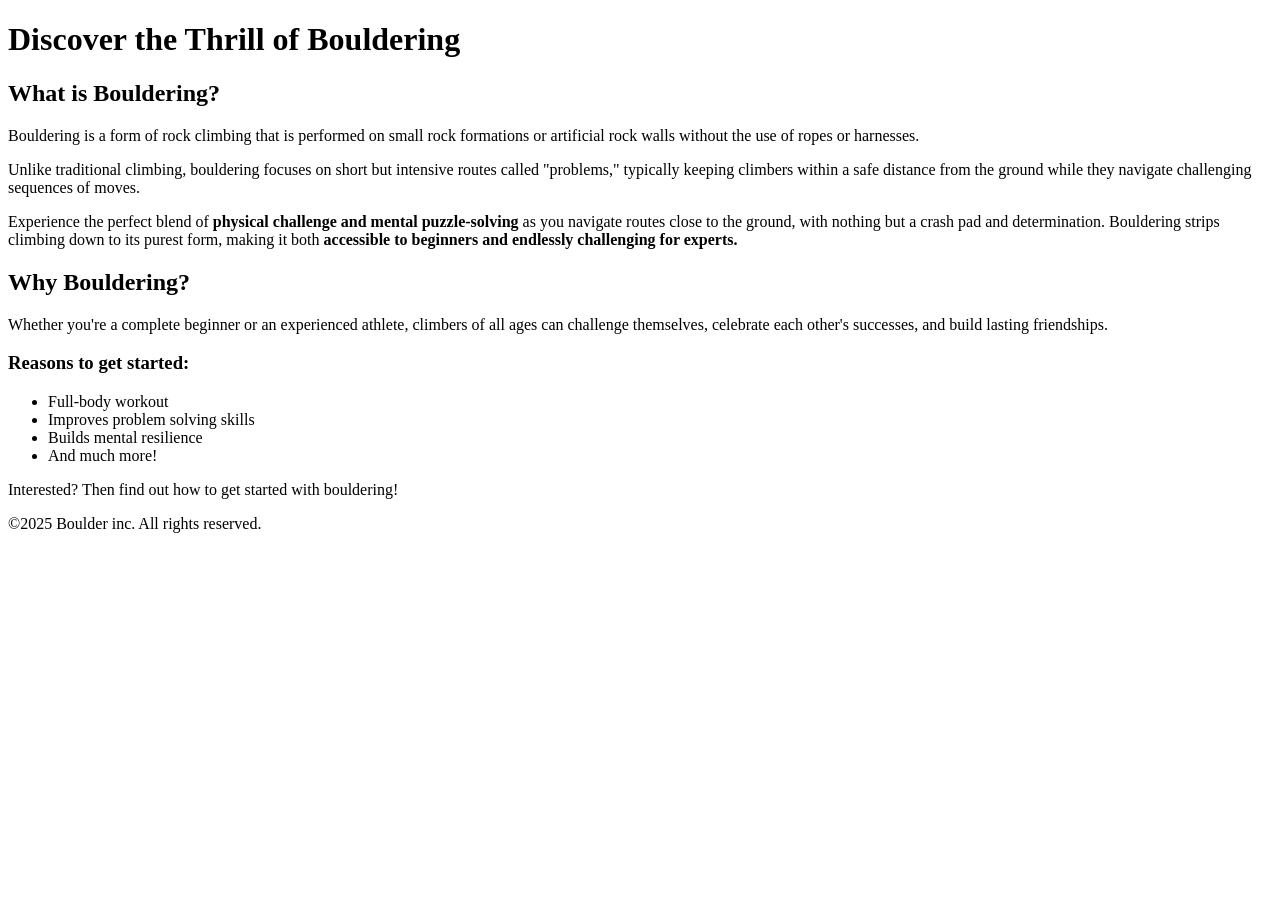
==== index.html @ 879942ba "feat: complete html structure for version 1 homepage" ====
<!DOCTYPE html>
<html>
    <head>
        <meta charset="UTF-8">
        <meta name="viewport" content="width=device-width, initial-scale=1.0">
        <title>Bouldering website</title>
    </head>
    
    <body>

        <h1>Discover the Thrill of Bouldering</h1>

        <h2>What is Bouldering?</h2>
        <p>Bouldering is a form of rock climbing that is performed on small rock formations or artificial rock walls without the use of ropes or harnesses. </p>
        <p>Unlike traditional climbing, bouldering focuses on short but intensive routes called "problems," typically keeping climbers within a safe distance from the ground while they navigate challenging sequences of moves.</p>
        <p>Experience the perfect blend of <strong> physical challenge and mental puzzle-solving </strong> as you navigate routes close to the ground, with nothing but a crash pad and determination. Bouldering strips climbing down to its purest form, making it both <strong> accessible to beginners and endlessly challenging for experts.</strong></p>

        <h2>Why Bouldering?</h2>
        <p>Whether you're a complete beginner or an experienced athlete, climbers of all ages can challenge themselves, celebrate each other's successes, and build lasting friendships.</p>

        <h3>Reasons to get started:</h3>

        <ul>
            <li>Full-body workout</li>
            <li>Improves problem solving skills</li>
            <li>Builds mental resilience</li>
            <li>And much more!</li>
        </ul>
        
         <p>Interested? Then find out how to get started with bouldering!</p>    

         <p>©2025 Boulder inc. All rights reserved.</p>

        
    </body>
</html>
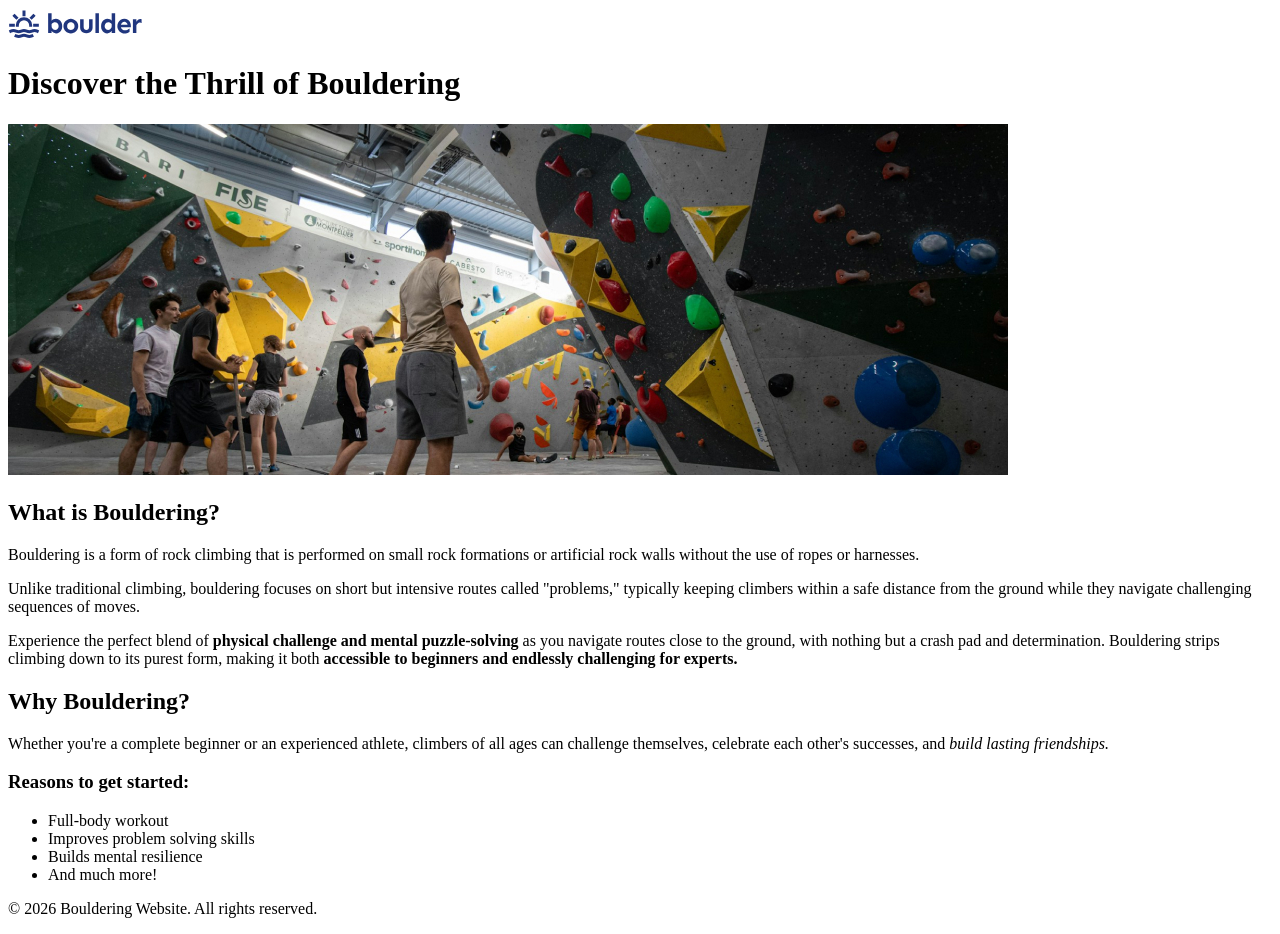
==== commit 04bb45e2: "Complete getting-started page HTML structure and add image and logo" ====
--- a/index.html
+++ b/index.html
@@ -8,29 +8,45 @@
     
     <body>
 
-        <h1>Discover the Thrill of Bouldering</h1>
+             <header>
+                 <logo>
+                    <img src="images/logo.svg" alt="bouldering logo">
+                 </logo>
+             </header>
 
-        <h2>What is Bouldering?</h2>
-        <p>Bouldering is a form of rock climbing that is performed on small rock formations or artificial rock walls without the use of ropes or harnesses. </p>
-        <p>Unlike traditional climbing, bouldering focuses on short but intensive routes called "problems," typically keeping climbers within a safe distance from the ground while they navigate challenging sequences of moves.</p>
-        <p>Experience the perfect blend of <strong> physical challenge and mental puzzle-solving </strong> as you navigate routes close to the ground, with nothing but a crash pad and determination. Bouldering strips climbing down to its purest form, making it both <strong> accessible to beginners and endlessly challenging for experts.</strong></p>
+            <main>
 
-        <h2>Why Bouldering?</h2>
-        <p>Whether you're a complete beginner or an experienced athlete, climbers of all ages can challenge themselves, celebrate each other's successes, and build lasting friendships.</p>
+                        <h1>Discover the Thrill of Bouldering</h1>
+                        <img src="images/bouldering-gym.jpg" alt="Bouldering gym" alt="people in indoor bouldering dym">
+                <section>
+                        <h2>What is Bouldering?</h2>
+                        <p>Bouldering is a form of rock climbing that is performed on small rock formations or artificial rock walls without the use of ropes or harnesses. </p>
+                        <p>Unlike traditional climbing, bouldering focuses on short but intensive routes called "problems," typically keeping climbers within a safe distance from the ground while they navigate challenging sequences of moves.</p>
+                        <p>Experience the perfect blend of <strong> physical challenge and mental puzzle-solving </strong> as you navigate routes close to the ground, with nothing but a crash pad and determination. Bouldering strips climbing down to its purest form, making it both <strong> accessible to beginners and endlessly challenging for experts.</strong></p>
+                </section>
 
-        <h3>Reasons to get started:</h3>
+                <section>
+                        <h2>Why Bouldering?</h2>
+                        <p>Whether you're a complete beginner or an experienced athlete, climbers of all ages can challenge themselves, celebrate each other's successes, and <em> build lasting friendships.</em> </p>
+                </section>
 
-        <ul>
-            <li>Full-body workout</li>
-            <li>Improves problem solving skills</li>
-            <li>Builds mental resilience</li>
-            <li>And much more!</li>
-        </ul>
-        
-         <p>Interested? Then find out how to get started with bouldering!</p>    
+                <section>
+                        <h3>Reasons to get started:</h3>
+                        
+                        <ul>
+                            <li>Full-body workout</li>
+                            <li>Improves problem solving skills</li>
+                            <li>Builds mental resilience</li>
+                            <li>And much more!</li>
+                        </ul>
+                </section>
+                    
+            </main>
 
-         <p>©2025 Boulder inc. All rights reserved.</p>
+            <footer>
+                <p>&copy; 2026 Bouldering Website. All rights reserved.</p>
+            </footer>
 
-        
+
     </body>
 </html>
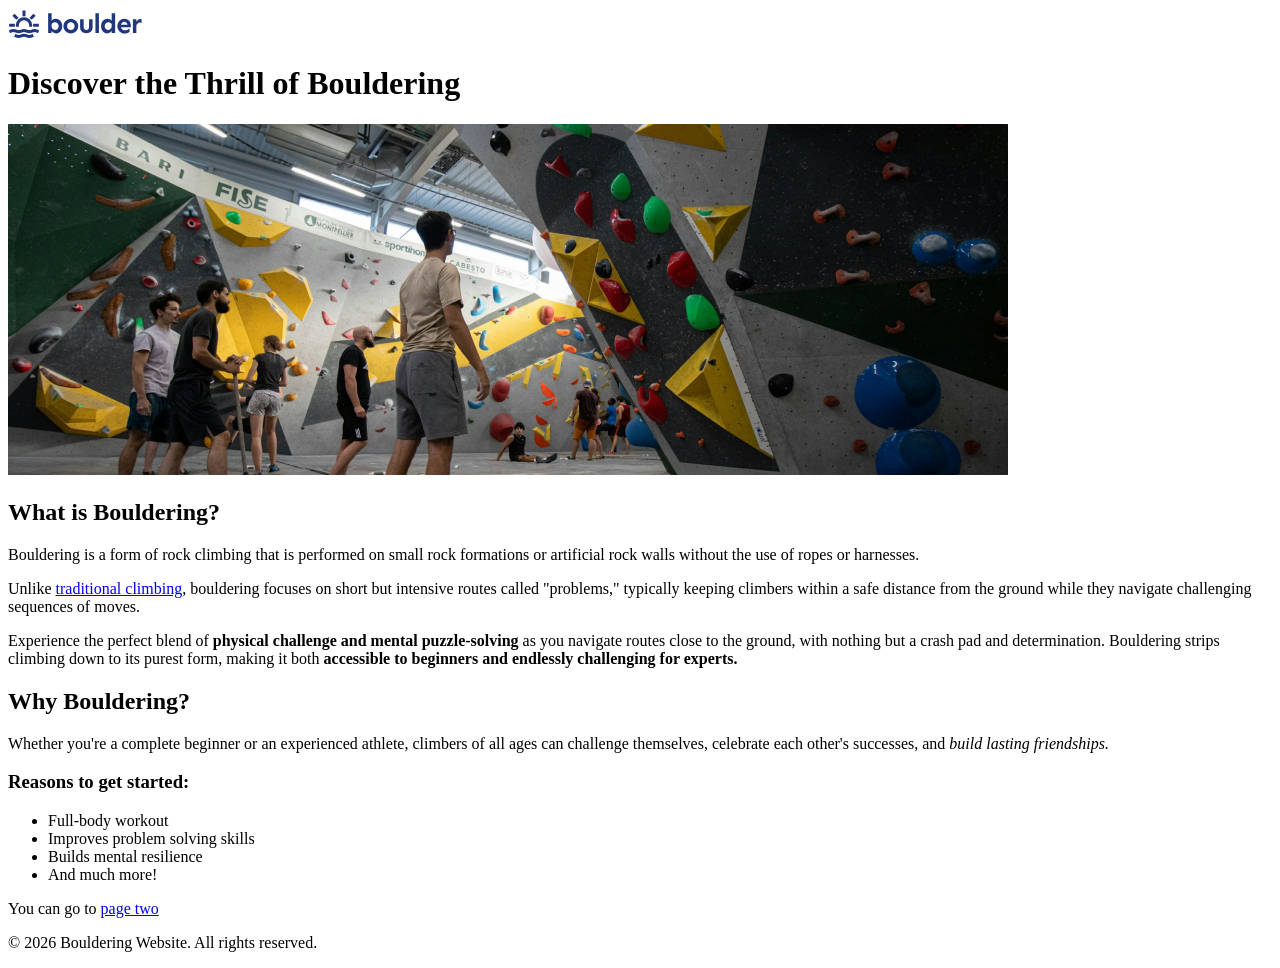
==== commit f23542b9: "Complete version 1 HTML pages and navigation" ====
--- a/index.html
+++ b/index.html
@@ -21,7 +21,7 @@
                 <section>
                         <h2>What is Bouldering?</h2>
                         <p>Bouldering is a form of rock climbing that is performed on small rock formations or artificial rock walls without the use of ropes or harnesses. </p>
-                        <p>Unlike traditional climbing, bouldering focuses on short but intensive routes called "problems," typically keeping climbers within a safe distance from the ground while they navigate challenging sequences of moves.</p>
+                        <p>Unlike <a href="https://en.wikipedia.org/wiki/Traditional_climbing">traditional climbing</a>, bouldering focuses on short but intensive routes called "problems," typically keeping climbers within a safe distance from the ground while they navigate challenging sequences of moves.</p>
                         <p>Experience the perfect blend of <strong> physical challenge and mental puzzle-solving </strong> as you navigate routes close to the ground, with nothing but a crash pad and determination. Bouldering strips climbing down to its purest form, making it both <strong> accessible to beginners and endlessly challenging for experts.</strong></p>
                 </section>
 
@@ -40,7 +40,7 @@
                             <li>And much more!</li>
                         </ul>
                 </section>
-                    
+                        <p>You can go to <a href="getting-started.html"> page two</a></p>
             </main>
 
             <footer>
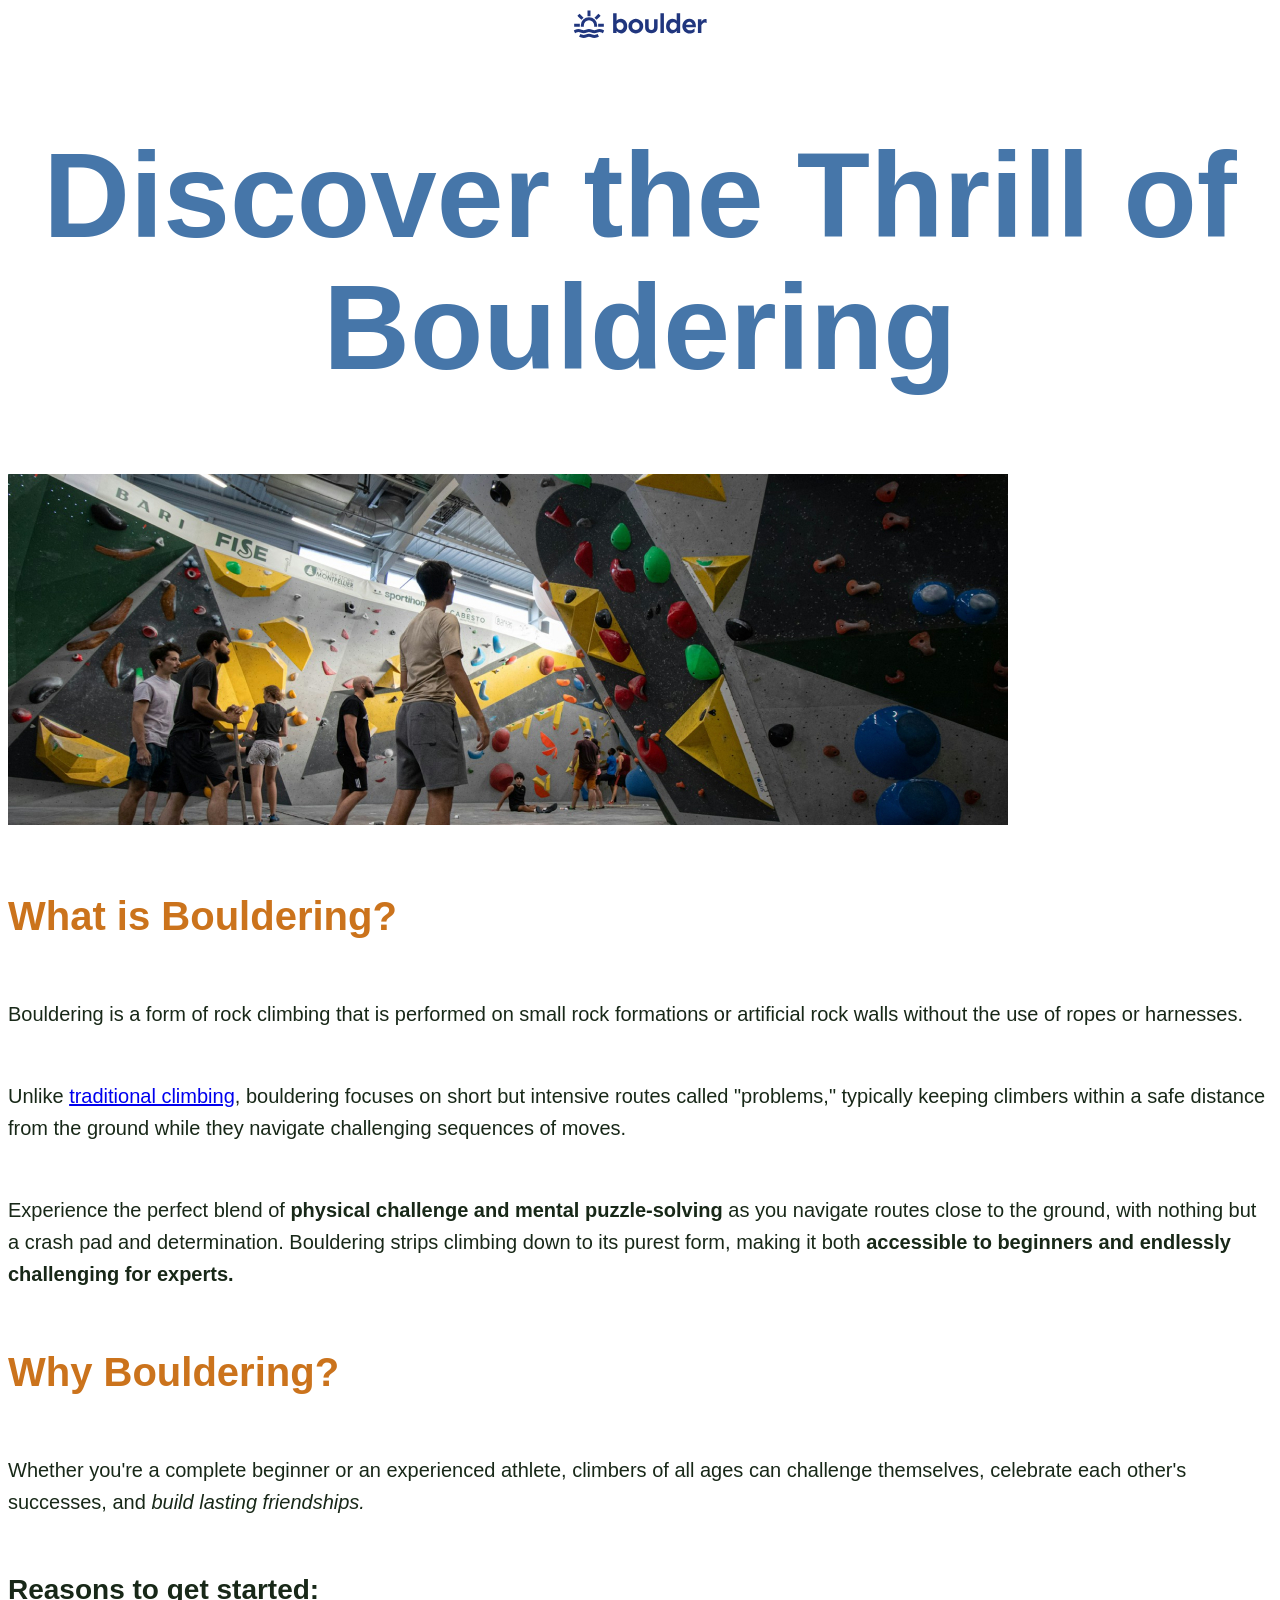
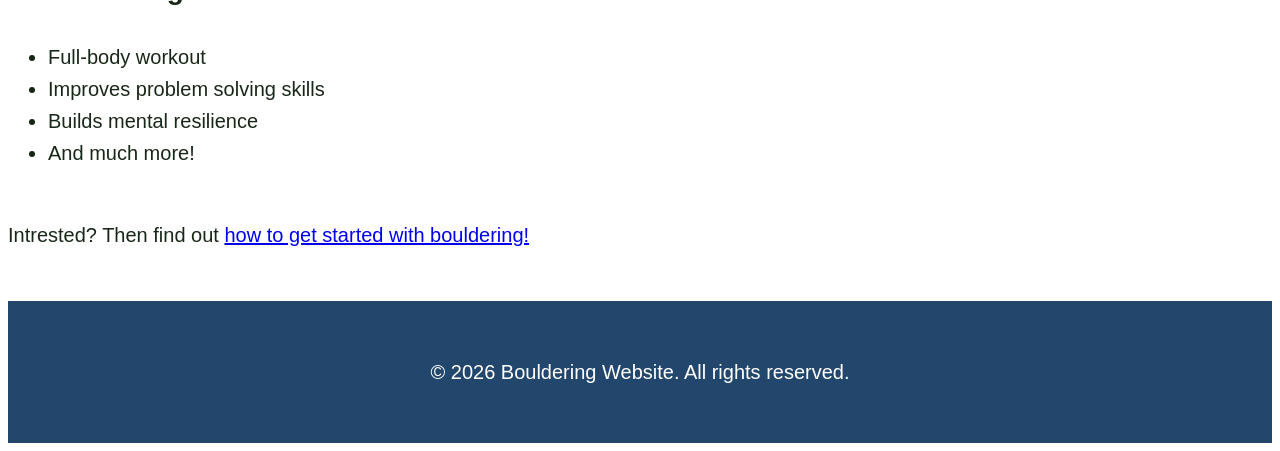
==== commit 75fbe0e6: "Add CSS folder and start styling pages" ====
--- a/index.html
+++ b/index.html
@@ -4,6 +4,7 @@
         <meta charset="UTF-8">
         <meta name="viewport" content="width=device-width, initial-scale=1.0">
         <title>Bouldering website</title>
+        <link rel="stylesheet" href="css/style.css">
     </head>
     
     <body>
@@ -40,7 +41,7 @@
                             <li>And much more!</li>
                         </ul>
                 </section>
-                        <p>You can go to <a href="getting-started.html"> page two</a></p>
+                        <p>Intrested? Then find out <a href="getting-started.html"> how to get started with bouldering!</a></p>
             </main>
 
             <footer>
--- a/css/style.css
+++ b/css/style.css
@@ -0,0 +1,42 @@
+
+body {
+    font-family: sans-serif;
+    color: #182818;
+    font-size: 1.25rem;
+    line-height: 1.6;
+}
+
+p {
+    margin-block: 50px;
+}
+
+header {
+    text-align: center;
+}
+
+h1 {
+    color: #4676a9;
+    text-align: center;
+    font-size:7.5rem;
+    line-height: 1.1;
+}
+
+h2 {
+    color: #cb731c;
+    font-size: 2.5rem;
+}
+
+h3 {
+    font-size: 1.75rem;
+}
+
+section {
+    margin-block: 50px;
+}
+     
+footer {
+    text-align: center;
+    background-color: #22466c;
+    color: #ffffff;
+    padding: 5px;
+}
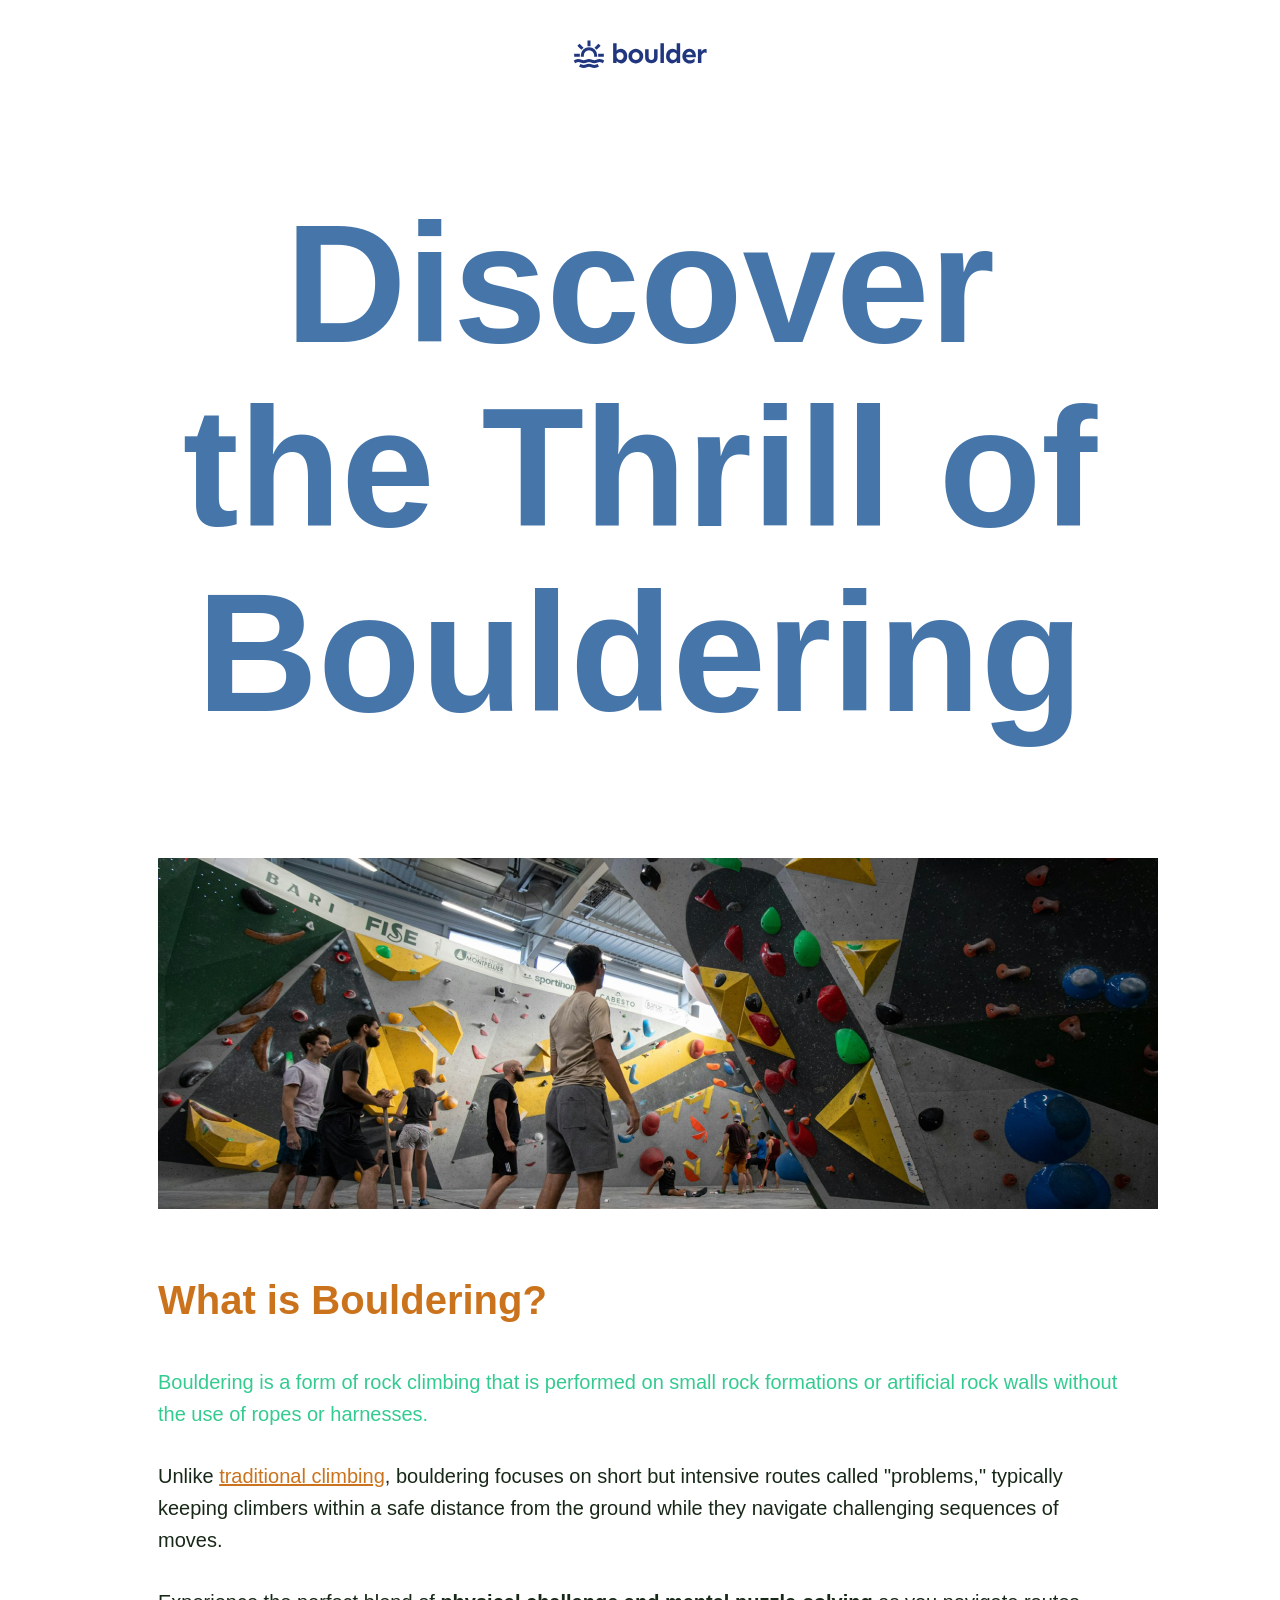
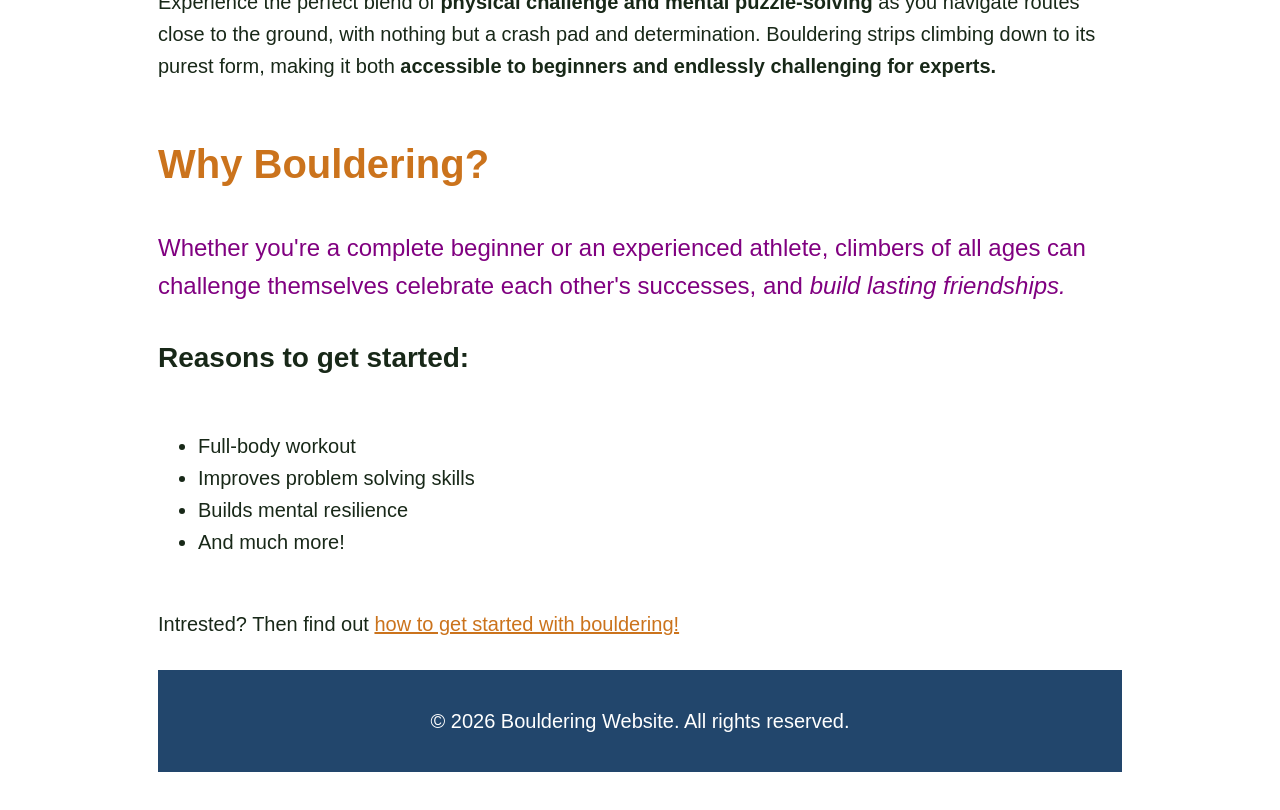
==== commit 83cc34da: "Add classesand IDs to target specific elements" ====
--- a/index.html
+++ b/index.html
@@ -21,18 +21,20 @@
                         <img src="images/bouldering-gym.jpg" alt="Bouldering gym" alt="people in indoor bouldering dym">
                 <section>
                         <h2>What is Bouldering?</h2>
-                        <p>Bouldering is a form of rock climbing that is performed on small rock formations or artificial rock walls without the use of ropes or harnesses. </p>
+                        <p class="accent">Bouldering is a form of rock climbing that is performed on small rock formations or artificial rock walls without the use of ropes or harnesses. </p>
                         <p>Unlike <a href="https://en.wikipedia.org/wiki/Traditional_climbing">traditional climbing</a>, bouldering focuses on short but intensive routes called "problems," typically keeping climbers within a safe distance from the ground while they navigate challenging sequences of moves.</p>
                         <p>Experience the perfect blend of <strong> physical challenge and mental puzzle-solving </strong> as you navigate routes close to the ground, with nothing but a crash pad and determination. Bouldering strips climbing down to its purest form, making it both <strong> accessible to beginners and endlessly challenging for experts.</strong></p>
                 </section>
 
                 <section>
                         <h2>Why Bouldering?</h2>
-                        <p>Whether you're a complete beginner or an experienced athlete, climbers of all ages can challenge themselves, celebrate each other's successes, and <em> build lasting friendships.</em> </p>
+                        <p id="first-paragraph" >Whether you're a complete beginner or an experienced athlete, climbers of all ages can challenge themselves
+                        celebrate each other's successes, and <em> build lasting friendships.</em></p>
+
+                        <h3>Reasons to get started:</h3>
                 </section>
 
                 <section>
-                        <h3>Reasons to get started:</h3>
                         
                         <ul>
                             <li>Full-body workout</li>
--- a/css/style.css
+++ b/css/style.css
@@ -1,3 +1,9 @@
+html {
+    margin-top: 30px;
+    margin-bottom: 30px;
+    margin-left: 150px;
+    margin-right: 150px;
+}
 
 body {
     font-family: sans-serif;
@@ -7,7 +13,7 @@
 }
 
 p {
-    margin-block: 50px;
+    margin-block: 30px;
 }
 
 header {
@@ -17,7 +23,7 @@
 h1 {
     color: #4676a9;
     text-align: center;
-    font-size:7.5rem;
+    font-size:10.5rem;
     line-height: 1.1;
 }
 
@@ -33,10 +39,29 @@
 section {
     margin-block: 50px;
 }
-     
+
+    
+a {
+    color:#cb731c;
+}
+
+
+a:visited {
+    color: blue;
+}
+
+.accent {
+    color: #34cb91;
+}
+
+#first-paragraph  {
+    color: purple;
+    font-size: 1.5rem;
+}
+
 footer {
     text-align: center;
     background-color: #22466c;
     color: #ffffff;
     padding: 5px;
-}
+}
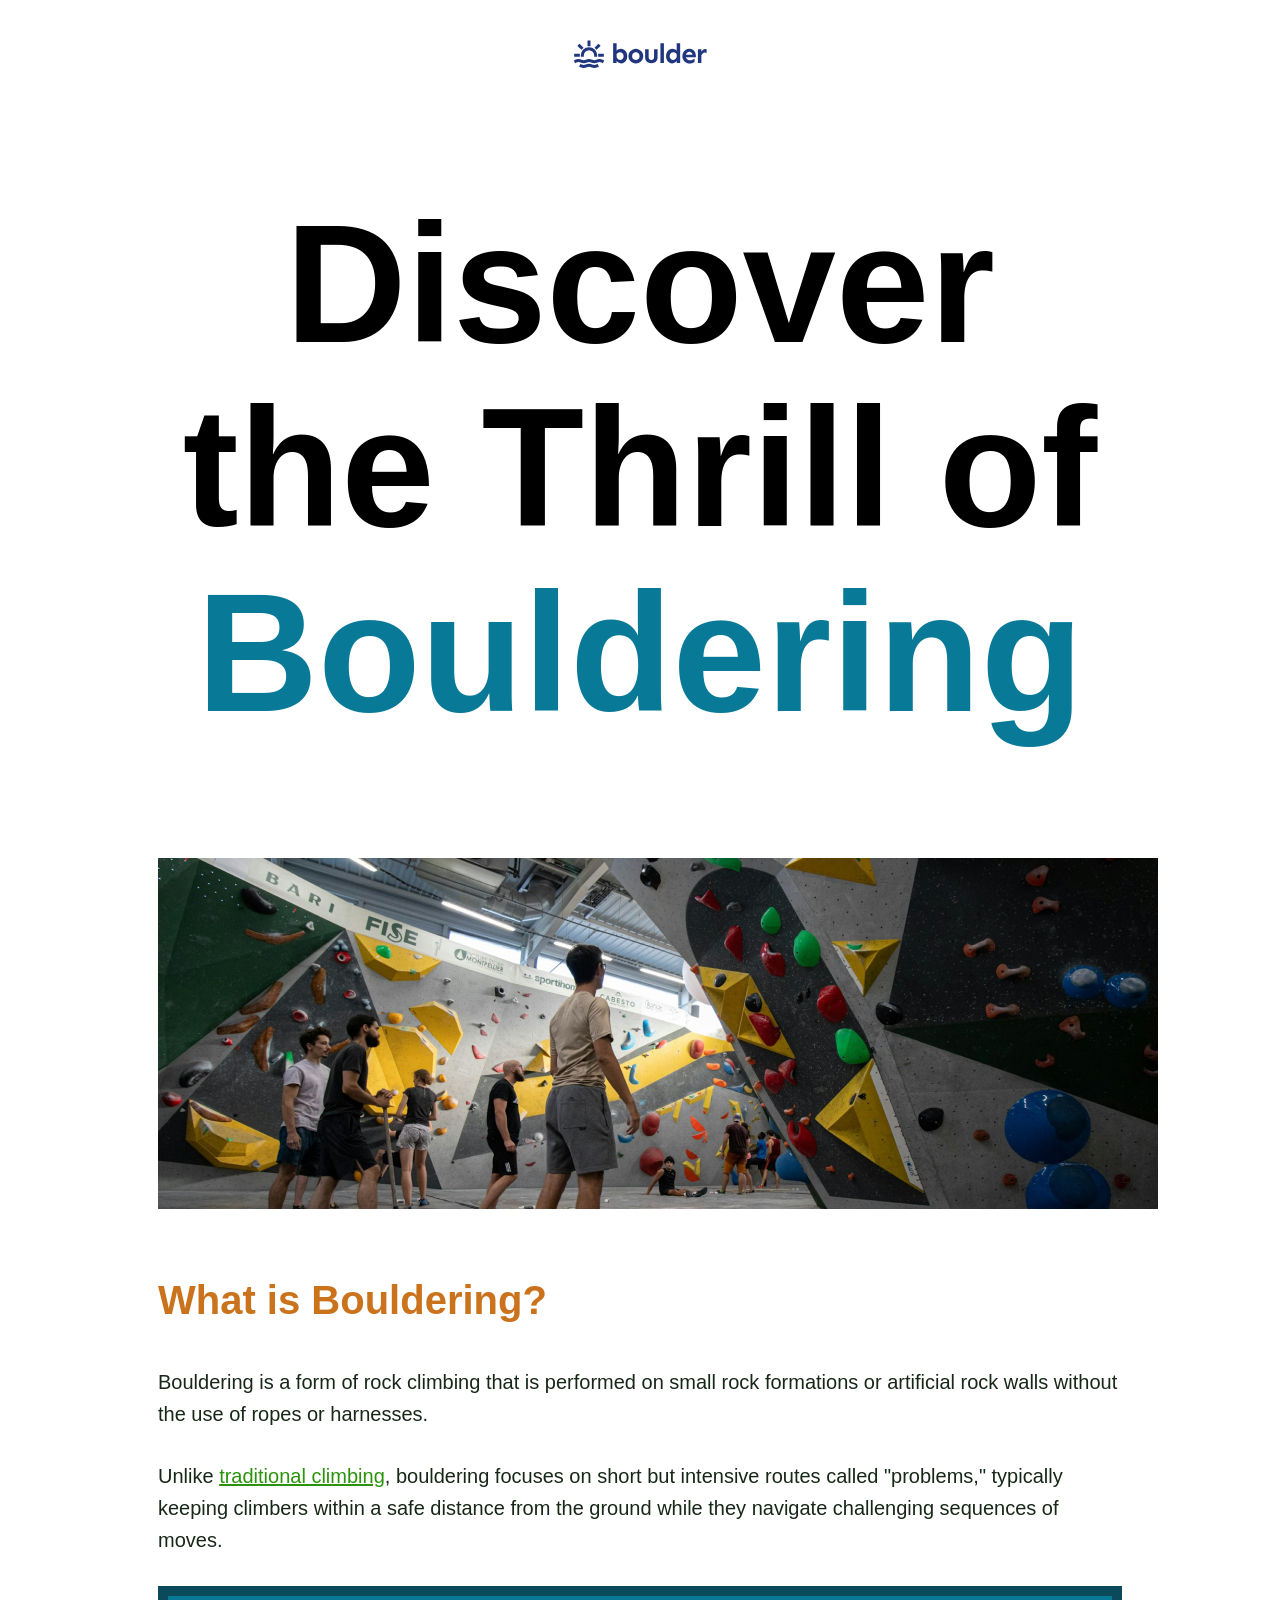
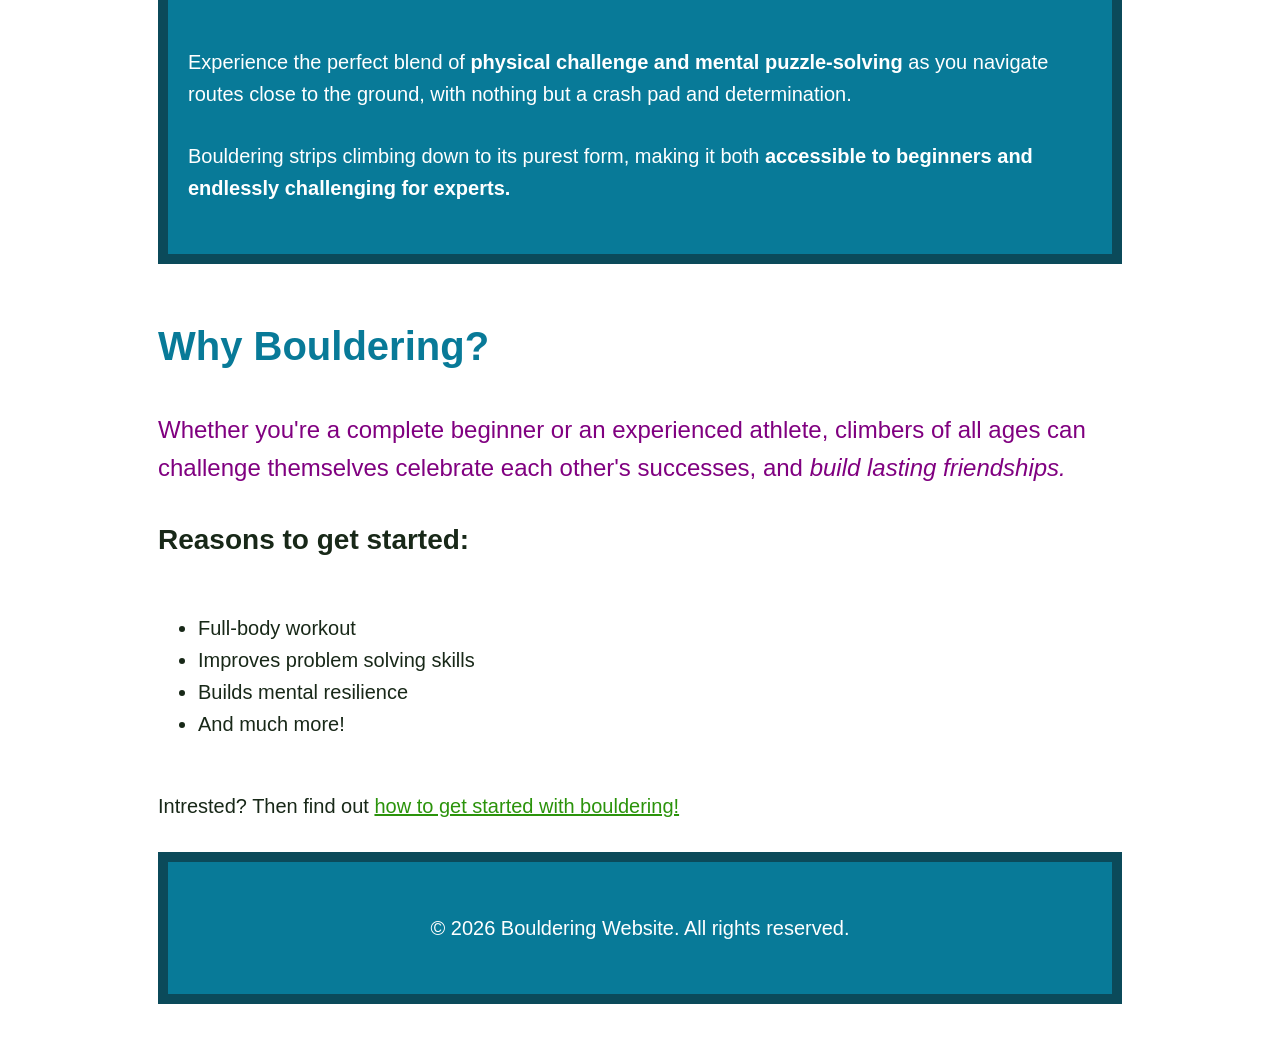
==== commit e2a74933: "Start version 2: Add divs, spans, link styles, and background image" ====
--- a/index.html
+++ b/index.html
@@ -17,17 +17,23 @@
 
             <main>
 
-                        <h1>Discover the Thrill of Bouldering</h1>
+                        <h1>Discover the Thrill of <span class="teal-text">Bouldering</h1>
                         <img src="images/bouldering-gym.jpg" alt="Bouldering gym" alt="people in indoor bouldering dym">
                 <section>
                         <h2>What is Bouldering?</h2>
                         <p class="accent">Bouldering is a form of rock climbing that is performed on small rock formations or artificial rock walls without the use of ropes or harnesses. </p>
                         <p>Unlike <a href="https://en.wikipedia.org/wiki/Traditional_climbing">traditional climbing</a>, bouldering focuses on short but intensive routes called "problems," typically keeping climbers within a safe distance from the ground while they navigate challenging sequences of moves.</p>
-                        <p>Experience the perfect blend of <strong> physical challenge and mental puzzle-solving </strong> as you navigate routes close to the ground, with nothing but a crash pad and determination. Bouldering strips climbing down to its purest form, making it both <strong> accessible to beginners and endlessly challenging for experts.</strong></p>
+
+                        <div class="teal-bg"> 
+                            <p>Experience the perfect blend of <strong> physical challenge and mental puzzle-solving </strong> as you navigate routes close to the ground, with nothing but a crash pad and determination. </p>  
+                            
+                            <p>Bouldering strips climbing down to its purest form, making it both <strong> accessible to beginners and endlessly challenging for experts.</strong></p>
+                        </div>
+
                 </section>
 
                 <section>
-                        <h2>Why Bouldering?</h2>
+                        <h2 span class="teal-text">Why Bouldering?</h2>
                         <p id="first-paragraph" >Whether you're a complete beginner or an experienced athlete, climbers of all ages can challenge themselves
                         celebrate each other's successes, and <em> build lasting friendships.</em></p>
 
@@ -46,7 +52,7 @@
                         <p>Intrested? Then find out <a href="getting-started.html"> how to get started with bouldering!</a></p>
             </main>
 
-            <footer>
+            <footer class="teal-bg" >
                 <p>&copy; 2026 Bouldering Website. All rights reserved.</p>
             </footer>
 
--- a/css/style.css
+++ b/css/style.css
@@ -12,16 +12,13 @@
     line-height: 1.6;
 }
 
-p {
-    margin-block: 30px;
-}
 
 header {
     text-align: center;
 }
 
 h1 {
-    color: #4676a9;
+    color: black;
     text-align: center;
     font-size:10.5rem;
     line-height: 1.1;
@@ -36,32 +33,49 @@
     font-size: 1.75rem;
 }
 
+p {
+    margin-block: 30px;
+}
+
 section {
     margin-block: 50px;
 }
 
     
 a {
-    color:#cb731c;
+    color:#2b930b;
 }
 
 
-a:visited {
-    color: blue;
+a:hover, 
+a:focus-visible {
+    color: #6e9f5f;
 }
 
-.accent {
-    color: #34cb91;
-}
 
 #first-paragraph  {
     color: purple;
     font-size: 1.5rem;
 }
 
+.teal-text {
+    color: #087a98;
+}
+
+.teal-bg {
+    color: #ffffff;
+    padding: 20px;
+    border: #0b4a5a solid 10px;
+    background-color: #087a98;
+}
+
+.climber-bg {
+    color: #ffffff;
+    background-image:url('../images/simple-steps.jpg');
+    padding: 24px;
+}
+
+
 footer {
     text-align: center;
-    background-color: #22466c;
-    color: #ffffff;
-    padding: 5px;
 }
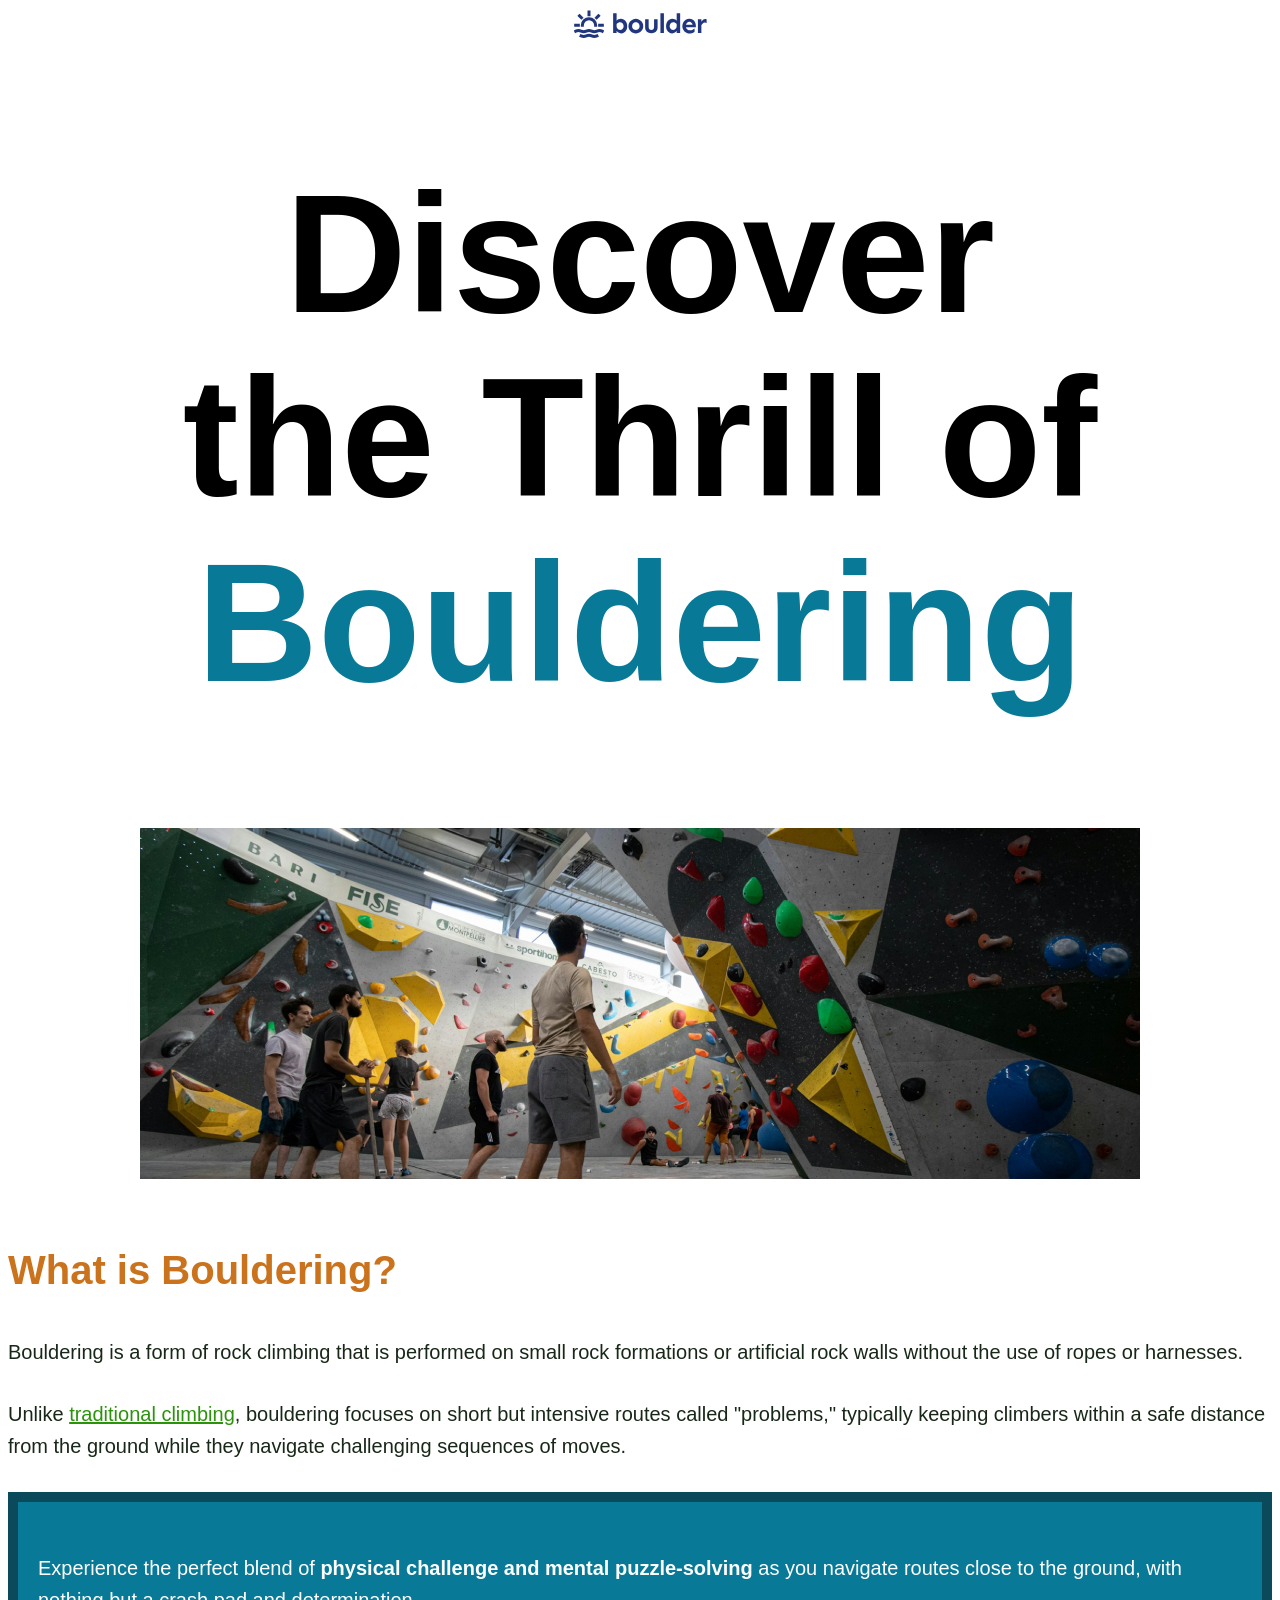
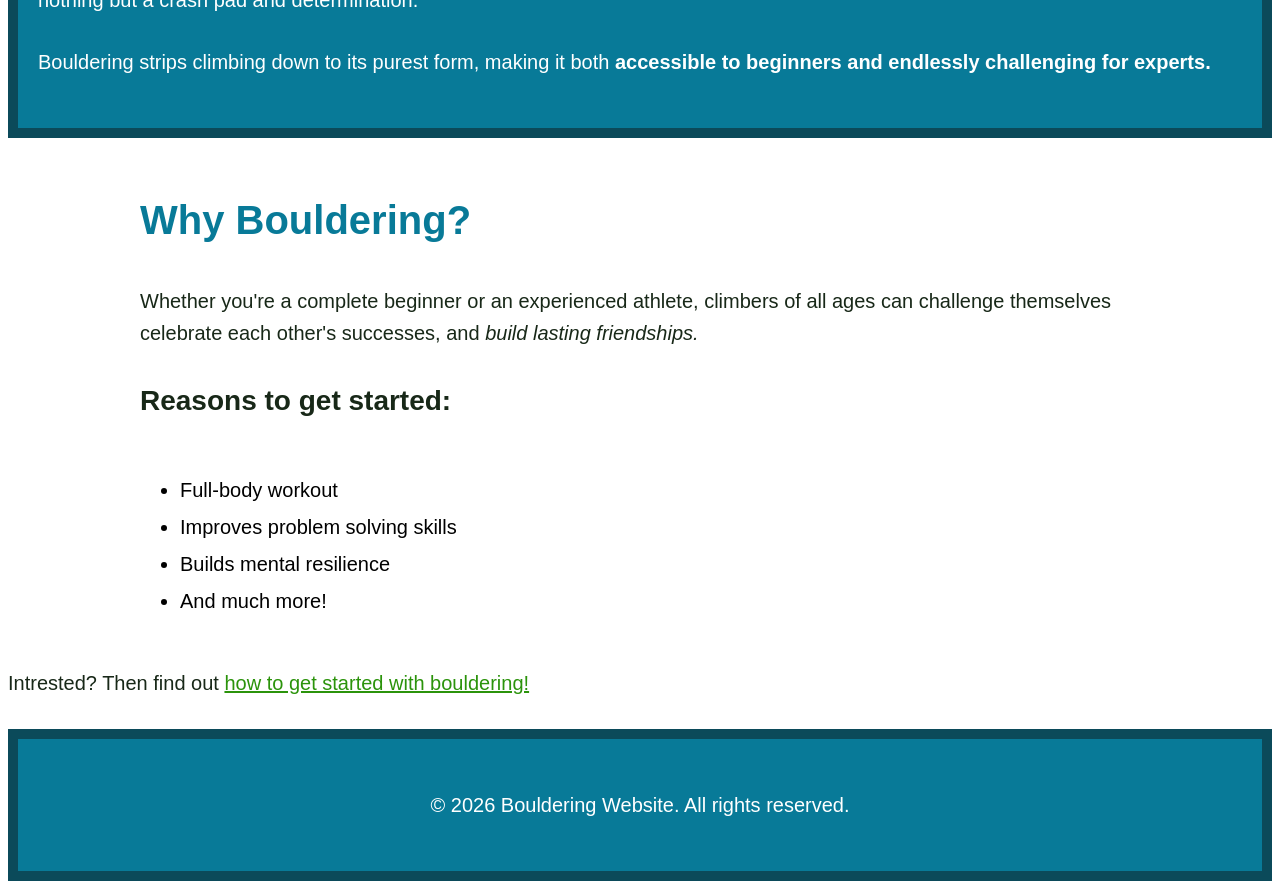
==== commit 615239a8: "Updated the website to be mobile responsive" ====
--- a/index.html
+++ b/index.html
@@ -8,17 +8,22 @@
     </head>
     
     <body>
+        <div class="wrapper">   
 
              <header>
                  <logo>
                     <img src="images/logo.svg" alt="bouldering logo">
                  </logo>
              </header>
+        </div>
 
+      
             <main>
+                  <div class="wrapper">
 
                         <h1>Discover the Thrill of <span class="teal-text">Bouldering</h1>
-                        <img src="images/bouldering-gym.jpg" alt="Bouldering gym" alt="people in indoor bouldering dym">
+                        <img src="images/bouldering-gym.jpg" alt="Bouldering gym" alt="bouldering dym, with a lot of people.">
+                  </div>
                 <section>
                         <h2>What is Bouldering?</h2>
                         <p class="accent">Bouldering is a form of rock climbing that is performed on small rock formations or artificial rock walls without the use of ropes or harnesses. </p>
@@ -28,13 +33,13 @@
                             <p>Experience the perfect blend of <strong> physical challenge and mental puzzle-solving </strong> as you navigate routes close to the ground, with nothing but a crash pad and determination. </p>  
                             
                             <p>Bouldering strips climbing down to its purest form, making it both <strong> accessible to beginners and endlessly challenging for experts.</strong></p>
-                        </div>
+        </div>
 
                 </section>
-
+        <div class="wrapper">
                 <section>
                         <h2 span class="teal-text">Why Bouldering?</h2>
-                        <p id="first-paragraph" >Whether you're a complete beginner or an experienced athlete, climbers of all ages can challenge themselves
+                        <p> Whether you're a complete beginner or an experienced athlete, climbers of all ages can challenge themselves
                         celebrate each other's successes, and <em> build lasting friendships.</em></p>
 
                         <h3>Reasons to get started:</h3>
@@ -49,13 +54,13 @@
                             <li>And much more!</li>
                         </ul>
                 </section>
-                        <p>Intrested? Then find out <a href="getting-started.html"> how to get started with bouldering!</a></p>
+        </div>             <p>Intrested? Then find out <a href="getting-started.html"> how to get started with bouldering!</a></p>
             </main>
+            
 
             <footer class="teal-bg" >
                 <p>&copy; 2026 Bouldering Website. All rights reserved.</p>
             </footer>
-
-
+        
     </body>
 </html>
--- a/css/style.css
+++ b/css/style.css
@@ -1,9 +1,3 @@
-html {
-    margin-top: 30px;
-    margin-bottom: 30px;
-    margin-left: 150px;
-    margin-right: 150px;
-}
 
 body {
     font-family: sans-serif;
@@ -25,7 +19,7 @@
 }
 
 h2 {
-    color: #cb731c;
+    color: #cb721c;
     font-size: 2.5rem;
 }
 
@@ -37,10 +31,17 @@
     margin-block: 30px;
 }
 
+
 section {
     margin-block: 50px;
 }
 
+.wrapper {
+    
+    max-inline-size: 1000px;
+    margin-inline: auto;
+
+}
     
 a {
     color:#2b930b;
@@ -52,11 +53,20 @@
     color: #6e9f5f;
 }
 
+img {
+    max-inline-size: 100%;
+}
+ul,
+ol {
+    color: black;
+}
 
-#first-paragraph  {
-    color: purple;
-    font-size: 1.5rem;
+li {
+    margin-block: 5px;
 }
+   
+
+
 
 .teal-text {
     color: #087a98;
@@ -73,6 +83,11 @@
     color: #ffffff;
     background-image:url('../images/simple-steps.jpg');
     padding: 24px;
+    border: #0b4a5a solid 10px;
+    
+    background-repeat: no-repeat;
+    background-position: center;
+    background-size: cover;
 }
 
 
